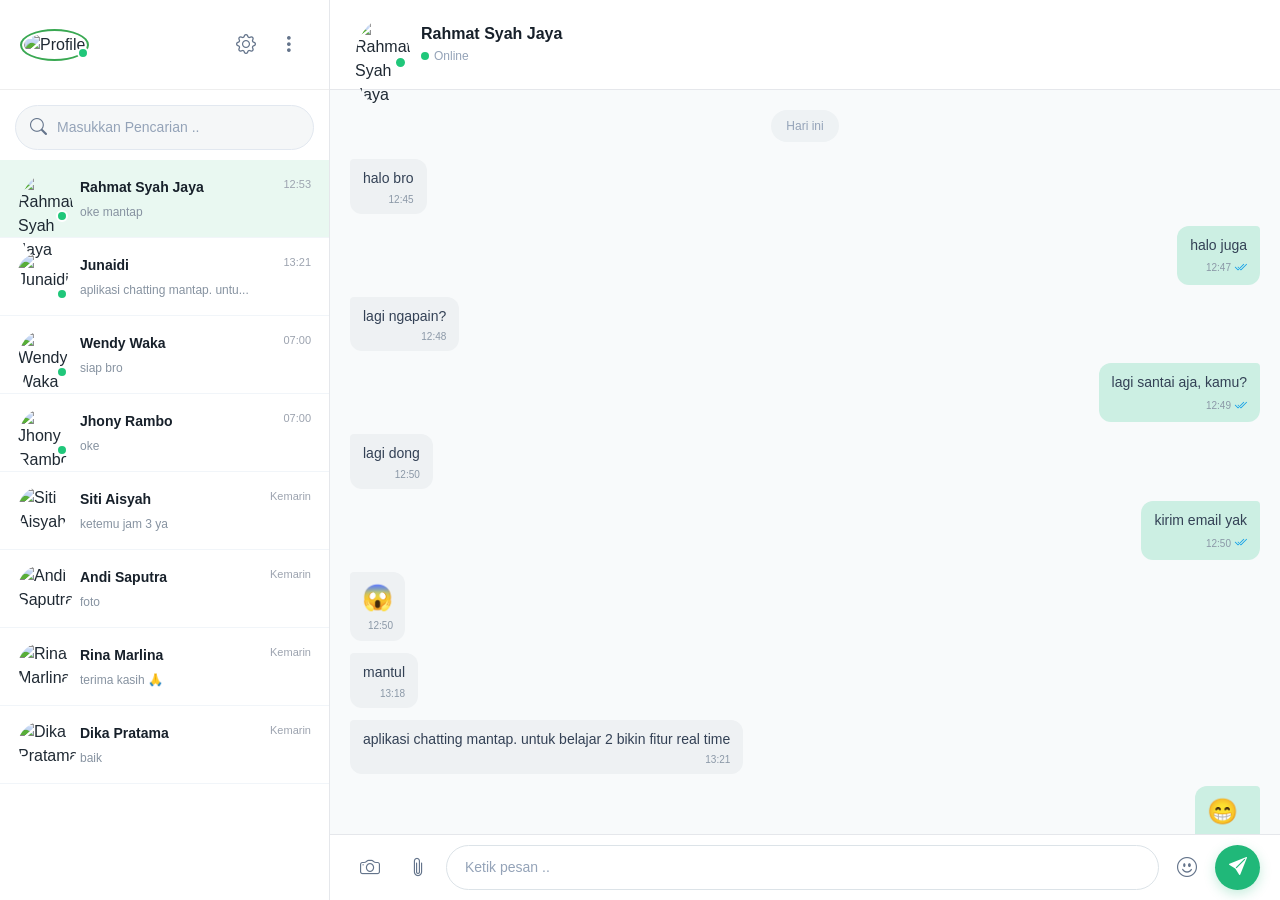
==== Homepage/index.html @ 0ad4d757 "update project" ====
<!doctype html>
<html lang="id">
  <head>
    <meta charset="UTF-8" />
    <meta name="viewport" content="width=device-width, initial-scale=1.0" />

    <title>ChatOnline - Aplikasi Chatting</title>

    <link
      href="https://cdn.jsdelivr.net/npm/bootstrap@5.3.3/dist/css/bootstrap.min.css"
      rel="stylesheet"
    />

    <link
      rel="stylesheet"
      href="https://cdn.jsdelivr.net/npm/bootstrap-icons@1.11.3/font/bootstrap-icons.min.css"
    />

    <link rel="stylesheet" href="../css/styleforhomepage.css" />
  </head>

  <body>
    <div class="chat-app">
      <aside class="sidebar">
        <div class="sidebar-header">
          <div class="profile-wrapper">
            <img
              src="https://i.pravatar.cc/100?img=12"
              alt="Profile"
              class="profile-image"
            />

            <span class="online-dot"></span>
          </div>

          <div class="sidebar-actions">
            <button class="icon-button">
              <i class="bi bi-gear"></i>
            </button>

            <button class="icon-button">
              <i class="bi bi-three-dots-vertical"></i>
            </button>
          </div>
        </div>

        <div class="search-container">
          <div class="search-box">
            <i class="bi bi-search"></i>

            <input type="text" placeholder="Masukkan Pencarian .." />
          </div>
        </div>

        <div class="contact-list">
          <div class="contact active">
            <div class="contact-avatar">
              <img
                src="https://i.pravatar.cc/100?img=11"
                alt="Rahmat Syah Jaya"
              />

              <span class="online-dot"></span>
            </div>

            <div class="contact-info">
              <div class="contact-name">Rahmat Syah Jaya</div>

              <div class="contact-message">oke mantap</div>
            </div>

            <div class="contact-time">12:53</div>
          </div>

          <div class="contact">
            <div class="contact-avatar">
              <img src="https://i.pravatar.cc/100?img=68" alt="Junaidi" />

              <span class="online-dot"></span>
            </div>

            <div class="contact-info">
              <div class="contact-name">Junaidi</div>

              <div class="contact-message">
                aplikasi chatting mantap. untu...
              </div>
            </div>

            <div class="contact-time">13:21</div>
          </div>

          <div class="contact">
            <div class="contact-avatar">
              <img src="https://i.pravatar.cc/100?img=33" alt="Wendy Waka" />

              <span class="online-dot"></span>
            </div>

            <div class="contact-info">
              <div class="contact-name">Wendy Waka</div>

              <div class="contact-message">siap bro</div>
            </div>

            <div class="contact-time">07:00</div>
          </div>

          <div class="contact">
            <div class="contact-avatar">
              <img src="https://i.pravatar.cc/100?img=12" alt="Jhony Rambo" />

              <span class="online-dot"></span>
            </div>

            <div class="contact-info">
              <div class="contact-name">Jhony Rambo</div>

              <div class="contact-message">oke</div>
            </div>

            <div class="contact-time">07:00</div>
          </div>

          <div class="contact">
            <div class="contact-avatar">
              <img src="https://i.pravatar.cc/100?img=47" alt="Siti Aisyah" />
            </div>

            <div class="contact-info">
              <div class="contact-name">Siti Aisyah</div>

              <div class="contact-message">ketemu jam 3 ya</div>
            </div>

            <div class="contact-time">Kemarin</div>
          </div>

          <div class="contact">
            <div class="contact-avatar">
              <img src="https://i.pravatar.cc/100?img=13" alt="Andi Saputra" />
            </div>

            <div class="contact-info">
              <div class="contact-name">Andi Saputra</div>

              <div class="contact-message">foto</div>
            </div>

            <div class="contact-time">Kemarin</div>
          </div>

          <div class="contact">
            <div class="contact-avatar">
              <img src="https://i.pravatar.cc/100?img=44" alt="Rina Marlina" />
            </div>

            <div class="contact-info">
              <div class="contact-name">Rina Marlina</div>

              <div class="contact-message">terima kasih 🙏</div>
            </div>

            <div class="contact-time">Kemarin</div>
          </div>

          <div class="contact">
            <div class="contact-avatar">
              <img src="https://i.pravatar.cc/100?img=14" alt="Dika Pratama" />
            </div>

            <div class="contact-info">
              <div class="contact-name">Dika Pratama</div>

              <div class="contact-message">baik</div>
            </div>

            <div class="contact-time">Kemarin</div>
          </div>
        </div>
      </aside>

      <main class="chat-area">
        <header class="chat-header">
          <div class="chat-user">
            <div class="chat-avatar">
              <img
                src="https://i.pravatar.cc/100?img=11"
                alt="Rahmat Syah Jaya"
              />

              <span class="online-dot"></span>
            </div>

            <div>
              <h5>Rahmat Syah Jaya</h5>

              <span class="status">
                <span></span>
                Online
              </span>
            </div>
          </div>
        </header>

        <section class="chat-body">
          <div class="date-divider">
            <span>Hari ini</span>
          </div>

          <div class="message received">
            <div class="message-content">
              <p>halo bro</p>

              <span class="message-time"> 12:45 </span>
            </div>
          </div>

          <div class="message sent">
            <div class="message-content">
              <p>halo juga</p>

              <span class="message-time">
                12:47
                <i class="bi bi-check2-all"></i>
              </span>
            </div>
          </div>

          <div class="message received">
            <div class="message-content">
              <p>lagi ngapain?</p>

              <span class="message-time"> 12:48 </span>
            </div>
          </div>

          <div class="message sent">
            <div class="message-content">
              <p>lagi santai aja, kamu?</p>

              <span class="message-time">
                12:49
                <i class="bi bi-check2-all"></i>
              </span>
            </div>
          </div>

          <div class="message received">
            <div class="message-content">
              <p>lagi dong</p>

              <span class="message-time"> 12:50 </span>
            </div>
          </div>

          <div class="message sent">
            <div class="message-content">
              <p>kirim email yak</p>

              <span class="message-time">
                12:50
                <i class="bi bi-check2-all"></i>
              </span>
            </div>
          </div>

          <div class="message received">
            <div class="message-content emoji-message">
              <p>😱</p>

              <span class="message-time"> 12:50 </span>
            </div>
          </div>

          <div class="message received">
            <div class="message-content">
              <p>mantul</p>

              <span class="message-time"> 13:18 </span>
            </div>
          </div>

          <div class="message received">
            <div class="message-content">
              <p>
                aplikasi chatting mantap. untuk belajar 2 bikin fitur real time
              </p>

              <span class="message-time"> 13:21 </span>
            </div>
          </div>

          <!-- SENT EMOJI -->

          <div class="message sent">
            <div class="message-content emoji-message">
              <p>😁</p>

              <span class="message-time">
                13:19
                <i class="bi bi-check2-all"></i>
              </span>
            </div>
          </div>
        </section>

        <footer class="message-footer">
          <button class="footer-button">
            <i class="bi bi-camera"></i>
          </button>

          <button class="footer-button">
            <i class="bi bi-paperclip"></i>
          </button>

          <div class="message-input">
            <input type="text" placeholder="Ketik pesan .." />
          </div>

          <button class="footer-button">
            <i class="bi bi-emoji-smile"></i>
          </button>

          <button class="send-button">
            <i class="bi bi-send-fill"></i>
          </button>
        </footer>
      </main>
    </div>

    <script src="https://cdn.jsdelivr.net/npm/bootstrap@5.3.3/dist/js/bootstrap.bundle.min.js"></script>
  </body>
</html>
---- css/styleforhomepage.css ----
* {
  margin: 0;
  padding: 0;
  box-sizing: border-box;
}

/* =========================================
   BODY
========================================= */

body {
  font-family: Arial, Helvetica, sans-serif;

  background: #f4f7f8;

  color: #1f2933;

  overflow: hidden;
}

.chat-app {
  width: 100%;
  height: 100vh;

  display: flex;

  background: #ffffff;
}

.sidebar {
  width: 330px;

  height: 100vh;

  background: #ffffff;

  border-right: 1px solid #e5e7eb;

  display: flex;

  flex-direction: column;

  flex-shrink: 0;
}

.sidebar-header {
  height: 90px;

  display: flex;

  align-items: center;

  justify-content: space-between;

  padding: 15px 20px;

  border-bottom: 1px solid #eeeeee;
}

.profile-wrapper {
  position: relative;
}

.profile-image {
  width: 55px;
  height: 55px;

  border-radius: 50%;

  object-fit: cover;

  border: 2px solid #39a852;

  padding: 2px;
}

.online-dot {
  position: absolute;

  width: 12px;
  height: 12px;

  background: #20c77a;

  border: 2px solid #ffffff;

  border-radius: 50%;

  right: 0;
  bottom: 2px;
}

.icon-button {
  width: 40px;
  height: 40px;

  border: none;

  background: transparent;

  border-radius: 50%;

  color: #64748b;

  font-size: 20px;

  display: flex;

  align-items: center;
  justify-content: center;

  cursor: pointer;

  transition: 0.2s;
}

.icon-button:hover {
  background: #f1f5f9;

  color: #16a34a;
}

.sidebar-actions {
  display: flex;

  align-items: center;

  gap: 3px;
}

.search-container {
  padding: 15px 15px 10px;
}

.search-box {
  height: 45px;

  display: flex;

  align-items: center;

  gap: 10px;

  padding: 0 14px;

  background: #f5f7f8;

  border: 1px solid #e2e8f0;

  border-radius: 25px;
}

.search-box i {
  font-size: 17px;

  color: #64748b;
}

.search-box input {
  width: 100%;

  border: none;

  outline: none;

  background: transparent;

  font-size: 14px;

  color: #334155;
}

.search-box input::placeholder {
  color: #94a3b8;
}

.contact-list {
  flex: 1;

  overflow-y: auto;
}

/* Scrollbar */

.contact-list::-webkit-scrollbar {
  width: 5px;
}

.contact-list::-webkit-scrollbar-thumb {
  background: #d1d5db;

  border-radius: 10px;
}

.contact {
  min-height: 78px;

  display: flex;

  align-items: center;

  gap: 12px;

  padding: 10px 18px;

  border-bottom: 1px solid #f1f5f9;

  cursor: pointer;

  transition: 0.2s;
}

.contact:hover {
  background: #f8fafc;
}

.contact.active {
  background: #e9f8f1;
}

.contact-avatar {
  width: 50px;
  height: 50px;

  position: relative;

  flex-shrink: 0;
}

.contact-avatar img {
  width: 100%;
  height: 100%;

  border-radius: 50%;

  object-fit: cover;
}

.contact-avatar .online-dot {
  width: 12px;
  height: 12px;
}

.contact-info {
  min-width: 0;

  flex: 1;
}

.contact-name {
  font-size: 14px;

  font-weight: 700;

  color: #17202a;

  margin-bottom: 5px;

  white-space: nowrap;

  overflow: hidden;

  text-overflow: ellipsis;
}

.contact-message {
  font-size: 12px;

  color: #8793a1;

  white-space: nowrap;

  overflow: hidden;

  text-overflow: ellipsis;
}

.contact-time {
  align-self: flex-start;

  margin-top: 6px;

  font-size: 11px;

  color: #9ca3af;

  white-space: nowrap;
}

.chat-area {
  flex: 1;

  min-width: 0;

  height: 100vh;

  display: flex;

  flex-direction: column;

  background: #f8fafb;
}

.chat-header {
  height: 90px;

  padding: 15px 25px;

  background: #ffffff;

  border-bottom: 1px solid #e5e7eb;

  display: flex;

  align-items: center;

  justify-content: space-between;
}

.chat-user {
  display: flex;

  align-items: center;

  gap: 14px;
}

.chat-avatar {
  width: 52px;
  height: 52px;

  position: relative;
}

.chat-avatar img {
  width: 100%;
  height: 100%;

  object-fit: cover;

  border-radius: 50%;
}

.chat-avatar .online-dot {
  width: 13px;
  height: 13px;
}

.chat-user h5 {
  margin: 0;

  font-size: 16px;

  font-weight: 700;

  color: #17202a;
}

.status {
  display: flex;

  align-items: center;

  gap: 5px;

  margin-top: 4px;

  font-size: 12px;

  color: #94a3b8;
}

.status span {
  width: 8px;
  height: 8px;

  border-radius: 50%;

  background: #20c77a;
}

.chat-actions {
  display: flex;

  gap: 8px;
}

.chat-body {
  flex: 1;

  padding: 20px;

  overflow-y: auto;

  display: flex;

  flex-direction: column;

  gap: 12px;
}

.chat-body::-webkit-scrollbar {
  width: 6px;
}

.chat-body::-webkit-scrollbar-thumb {
  background: #d1d5db;

  border-radius: 10px;
}

.date-divider {
  display: flex;

  justify-content: center;

  margin-bottom: 5px;
}

.date-divider span {
  padding: 7px 15px;

  border-radius: 20px;

  background: #eef2f4;

  color: #94a3b8;

  font-size: 12px;
}

.message {
  display: flex;

  width: 100%;
}

.message.received {
  justify-content: flex-start;
}

.message.sent {
  justify-content: flex-end;
}

.message-content {
  max-width: 65%;

  padding: 10px 13px 7px;

  border-radius: 12px;

  position: relative;
}

.message.received .message-content {
  background: #eef1f3;

  border-top-left-radius: 4px;
}

.message.sent .message-content {
  background: #ccefe3;

  border-top-right-radius: 4px;
}

.message-content p {
  margin: 0;

  font-size: 14px;

  line-height: 1.4;

  color: #334155;
}

.message-time {
  display: flex;

  justify-content: flex-end;

  align-items: center;

  gap: 3px;

  margin-top: 3px;

  font-size: 10px;

  color: #8b98a7;
}

.message-time i {
  color: #0d9fe8;

  font-size: 13px;
}

.emoji-message {
  padding: 8px 12px;
}

.emoji-message p {
  font-size: 25px;
}

.message-footer {
  min-height: 65px;

  padding: 10px 20px;

  background: #ffffff;

  border-top: 1px solid #e5e7eb;

  display: flex;

  align-items: center;

  gap: 8px;
}

.footer-button {
  width: 40px;
  height: 40px;

  border: none;

  background: transparent;

  color: #64748b;

  font-size: 20px;

  border-radius: 50%;

  display: flex;

  align-items: center;

  justify-content: center;

  cursor: pointer;

  transition: 0.2s;
}

.footer-button:hover {
  background: #f1f5f9;

  color: #16a34a;
}

.message-input {
  flex: 1;

  height: 45px;

  background: #ffffff;

  border: 1px solid #dce3e8;

  border-radius: 25px;

  display: flex;

  align-items: center;

  padding: 0 18px;
}

.message-input input {
  width: 100%;

  border: none;

  outline: none;

  font-size: 14px;

  color: #334155;
}

.message-input input::placeholder {
  color: #94a3b8;
}

.send-button {
  width: 45px;
  height: 45px;

  border: none;

  border-radius: 50%;

  background: #20b879;

  color: #ffffff;

  font-size: 18px;

  display: flex;

  align-items: center;

  justify-content: center;

  cursor: pointer;

  transition: 0.2s;

  box-shadow: 0 4px 12px rgba(32, 184, 121, 0.25);
}

.send-button:hover {
  background: #159b64;

  transform: translateY(-1px);
}

@media (max-width: 900px) {
  .sidebar {
    width: 280px;
  }

  .message-content {
    max-width: 75%;
  }
}

@media (max-width: 700px) {
  .sidebar {
    width: 80px;
  }

  .sidebar-header {
    justify-content: center;
  }

  .sidebar-actions,
  .search-box input,
  .contact-info,
  .contact-time {
    display: none;
  }

  .search-container {
    padding: 10px;
  }

  .search-box {
    justify-content: center;

    padding: 0;
  }

  .contact {
    justify-content: center;

    padding: 12px;
  }

  .chat-header {
    padding: 12px 15px;
  }

  .chat-body {
    padding: 15px 10px;
  }

  .message-content {
    max-width: 85%;
  }
}

@media (max-width: 500px) {
  .sidebar {
    display: none;
  }

  .chat-header {
    height: 70px;
  }

  .chat-avatar {
    width: 42px;
    height: 42px;
  }

  .chat-user h5 {
    font-size: 14px;
  }

  .chat-actions .icon-button {
    width: 35px;
    height: 35px;
  }

  .message-footer {
    padding: 8px;
  }

  .message-footer .footer-button:first-child {
    display: none;
  }
}
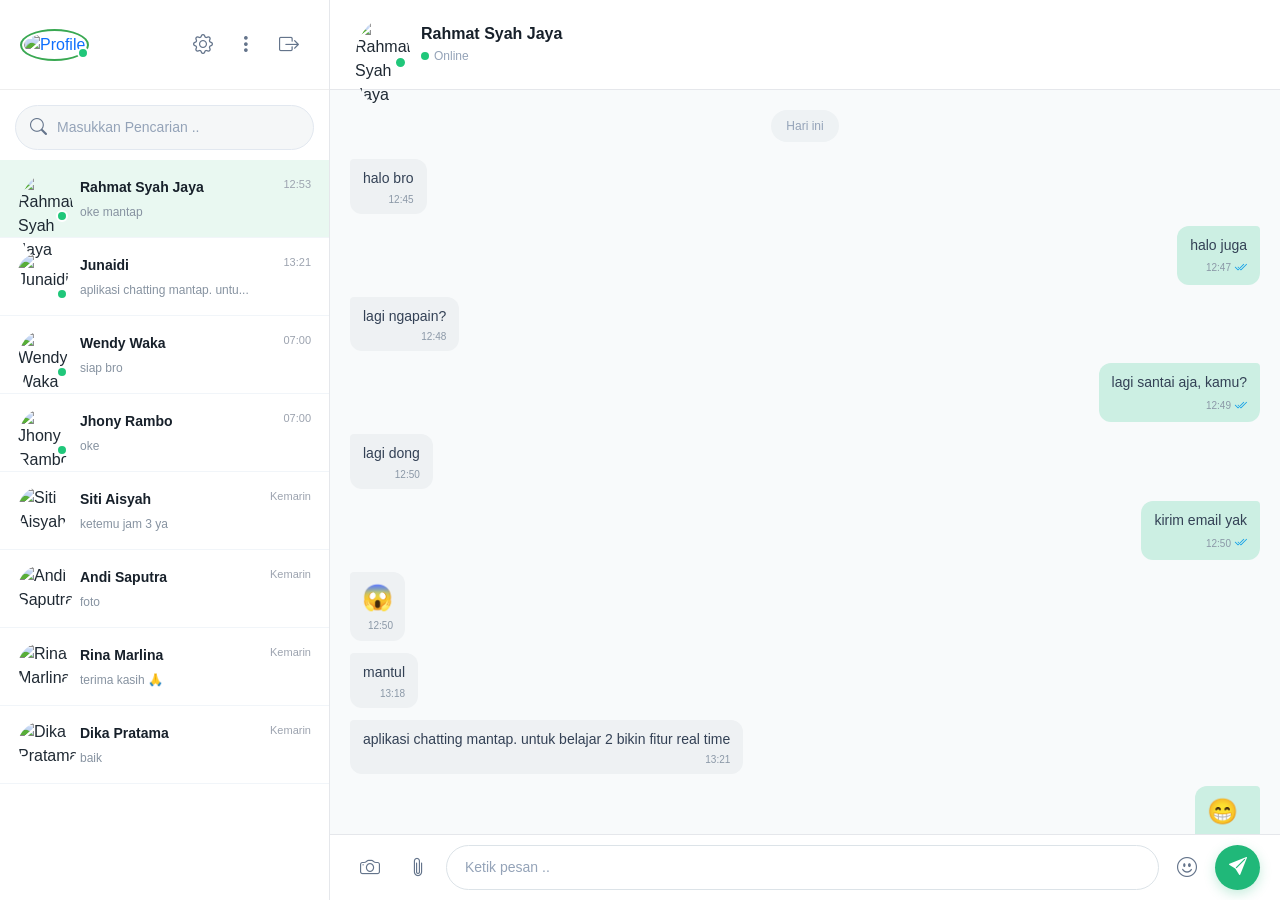
==== commit 92c48732: "update" ====
--- a/Homepage/index.html
+++ b/Homepage/index.html
@@ -23,7 +23,7 @@
     <div class="chat-app">
       <aside class="sidebar">
         <div class="sidebar-header">
-          <div class="profile-wrapper">
+          <a href="../Profile/profile.html" class="profile-wrapper">
             <img
               src="https://i.pravatar.cc/100?img=12"
               alt="Profile"
@@ -31,7 +31,7 @@
             />
 
             <span class="online-dot"></span>
-          </div>
+          </a>
 
           <div class="sidebar-actions">
             <button class="icon-button">
@@ -41,6 +41,14 @@
             <button class="icon-button">
               <i class="bi bi-three-dots-vertical"></i>
             </button>
+
+            <a
+              href="../Login/login.html"
+              class="icon-button logout-button"
+              title="Logout"
+            >
+              <i class="bi bi-box-arrow-right"></i>
+            </a>
           </div>
         </div>
 
--- a/css/styleforhomepage.css
+++ b/css/styleforhomepage.css
@@ -59,6 +59,18 @@
 
 .profile-wrapper {
   position: relative;
+
+  display: inline-block;
+
+  text-decoration: none;
+
+  cursor: pointer;
+
+  transition: 0.2s;
+}
+
+.profile-wrapper:hover .profile-image {
+  border-color: #159b64;
 }
 
 .profile-image {
@@ -118,6 +130,16 @@
   background: #f1f5f9;
 
   color: #16a34a;
+}
+
+.logout-button {
+  text-decoration: none;
+}
+
+.logout-button:hover {
+  background: #fef2f2;
+
+  color: #dc2626;
 }
 
 .sidebar-actions {
